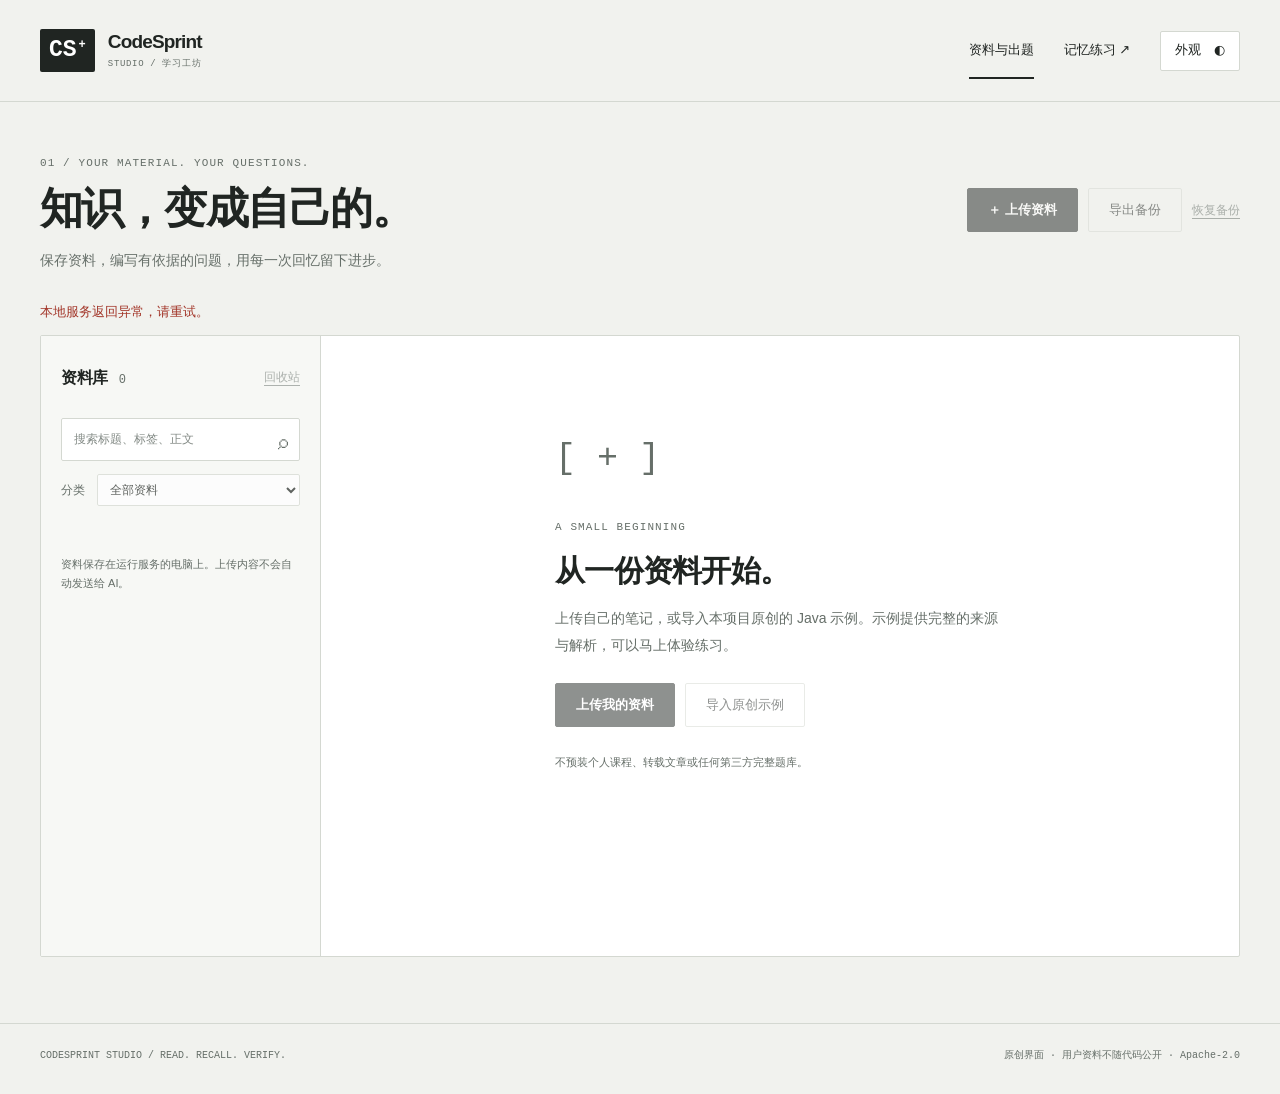
==== web/index.html @ 134caf4a "feat: launch CodeSprint Studio learning workbench" ====
<!doctype html>
<html lang="zh-CN" data-theme="studio">
<head>
  <meta charset="utf-8"><meta name="viewport" content="width=device-width, initial-scale=1"><meta name="color-scheme" content="light dark">
  <title>CodeSprint Studio · 资料与题库</title>
  <meta name="description" content="上传自己的学习资料，借助 AI 编写有依据的选择题，再用主动回忆与间隔复习练习。">
  <link rel="stylesheet" href="style.css"><script src="theme.js" defer></script><script src="studio.js" defer></script>
</head>
<body>
<a class="skip-link" href="#main-content">跳到正文</a>
<header class="site-header"><a class="brand" href="index.html"><span class="brand-mark" aria-hidden="true">CS<span>+</span></span><span><strong>CodeSprint</strong><small>STUDIO / 学习工坊</small></span></a><nav aria-label="主导航"><a href="index.html" aria-current="page">资料与出题</a><a href="interview.html">记忆练习 <span aria-hidden="true">↗</span></a><button type="button" class="theme-trigger" data-theme-open aria-haspopup="dialog">外观 <span aria-hidden="true">◐</span></button></nav></header>
<main id="main-content" class="workspace">
<section class="workspace-intro"><div><span class="eyebrow">01 / YOUR MATERIAL. YOUR QUESTIONS.</span><h1>知识，变成自己的。</h1><p>保存资料，编写有依据的问题，用每一次回忆留下进步。</p></div><div class="intro-actions"><button class="button" id="uploadOpen" type="button">＋ 上传资料</button><button class="button button-quiet" id="backupButton" type="button">导出备份</button><button class="text-button" id="restoreOpen" type="button">恢复备份</button></div></section>
<p id="studioStatus" class="status-message" role="status" aria-live="polite"></p>
<div class="workspace-grid">
<aside class="library-panel" aria-label="资料列表"><div class="panel-heading"><h2>资料库 <span id="materialCount" class="count">0</span></h2><button class="text-button" type="button" id="trashToggle" aria-pressed="false">回收站</button></div><label class="search-box"><span class="sr-only">搜索资料标题、标签和正文</span><input id="materialSearch" type="search" placeholder="搜索标题、标签、正文" autocomplete="off"><span aria-hidden="true">⌕</span></label><label class="filter-label"><span>分类</span><select id="materialCategory"><option value="">全部资料</option></select></label><div class="material-list" id="materialList" aria-label="可选择的资料"></div><p class="library-footnote">资料保存在运行服务的电脑上。上传内容不会自动发送给 AI。</p></aside>
<section class="document-panel" aria-label="资料阅读与出题">
<div id="libraryEmpty" class="empty-state"><span class="empty-symbol" aria-hidden="true">[ + ]</span><span class="eyebrow">A SMALL BEGINNING</span><h2>从一份资料开始。</h2><p>上传自己的笔记，或导入本项目原创的 Java 示例。示例提供完整的来源与解析，可以马上体验练习。</p><div class="empty-actions"><button id="emptyUpload" type="button" class="button">上传我的资料</button><button id="demoImport" type="button" class="button button-quiet">导入原创示例</button></div><p class="privacy-note">不预装个人课程、转载文章或任何第三方完整题库。</p></div>
<div id="documentView" hidden><div class="document-heading"><div><span class="eyebrow" id="documentCategory"></span><h2 id="documentTitle"></h2><p class="document-meta" id="documentMeta"></p></div><div class="document-actions"><button type="button" class="icon-action" id="favoriteButton" aria-label="收藏当前资料" aria-pressed="false">☆</button><button type="button" class="text-button" id="renameButton">改名</button><button type="button" class="text-button" id="trashButton">移入回收站</button></div></div><nav class="document-tabs" aria-label="资料工作区"><div class="document-tab-group" role="tablist" aria-label="阅读与出题"><button type="button" id="readTab" role="tab" aria-selected="true" aria-controls="readerPanel">阅读资料</button><button type="button" id="generateTab" role="tab" tabindex="-1" aria-selected="false" aria-controls="generationPanel">AI 题库工坊 <span aria-hidden="true">✦</span></button></div><a id="practiceMaterial" href="interview.html">练习这份资料 ↗</a></nav>
<section id="readerPanel" role="tabpanel" aria-labelledby="readTab"><div class="reader-toolbar"><span>正文以纯文本显示，保留原文内容</span><a id="downloadMaterial" class="text-link" href="#" download>下载原文件 ↓</a></div><pre id="documentText" class="document-text" tabindex="0"></pre><div id="binaryNotice" class="notice" hidden>此文件没有可读正文，仍可下载原件。AI 出题需要 UTF-8 文本或 Markdown 资料。</div></section>
<section id="generationPanel" role="tabpanel" aria-labelledby="generateTab" hidden><div class="generation-intro"><span class="eyebrow">GENERATE / CHECK / COMMIT</span><h3>让问题考到机制与边界。</h3><p>AI 负责起草，你负责核对。确认后才写入题库；练习由固定答案判分，不需要调用模型。</p></div><p id="aiConfiguration" class="notice"></p><form id="generationForm"><div class="form-row"><label>考察领域<select id="generationTopic"><option value="java">Java 基础</option><option value="concurrency">并发与 JVM</option><option value="spring">Spring 与 HTTP</option><option value="data">数据库 / Redis / MQ</option><option value="project">Agent 项目</option><option value="algorithm">算法思路</option></select></label><label class="count-field">题目数量<input id="generationCount" type="number" value="6" min="1" max="20" required></label></div><label>重点关键词<textarea id="generationKeywords" rows="3" maxlength="1200" placeholder="例如：线程池、拒绝策略、资源隔离、超时传播"></textarea></label><div class="keyword-presets" aria-label="关键词模板"><span>选一组起点</span><button type="button" data-keyword="collections">集合</button><button type="button" data-keyword="concurrency">并发 / JVM</button><button type="button" data-keyword="spring">Spring</button><button type="button" data-keyword="redis">Redis / MQ</button><button type="button" data-keyword="agent">Agent 边界</button></div><fieldset class="focus-options"><legend>出题角度</legend><label><input type="checkbox" name="focus" value="mechanism" checked>运行机制</label><label><input type="checkbox" name="focus" value="scenario" checked>实际场景</label><label><input type="checkbox" name="focus" value="boundary" checked>设计边界</label><label><input type="checkbox" name="focus" value="debug">故障判断</label><label><input type="checkbox" name="focus" value="design">设计取舍</label></fieldset><label>补充要求 <span class="optional">可选</span><textarea id="generationInstructions" rows="2" maxlength="1000" placeholder="例如：结合 Java 后端实习；解释干扰项，不考偏难怪或版本冷知识。"></textarea></label><div class="generation-guidance"><strong>质量约束</strong><p>题目必须有原文依据，答案明确，干扰项解释具体。优先机制、常见误解、真实故障与设计取舍；关键词只是考察方向，不能代替资料中的证据。</p></div><label class="consent-row"><input id="generationConsent" type="checkbox" required><span>我确认有权使用这份资料，并同意<strong>仅将当前选中资料的正文</strong>发送给配置的模型服务。请勿选择含密钥、身份信息或保密内容的资料。</span></label><button type="submit" id="generateButton" class="button">生成待核对草稿 <span aria-hidden="true">↗</span></button><p class="field-help">上传不会自动出题。模型配置与密钥留在服务器，不进入网页。</p></form><section id="draftPreview" class="draft-preview" hidden><div class="panel-heading"><h3>核对草稿</h3><span id="draftCount" class="count"></span></div><div id="draftWarnings" class="notice" hidden></div><div id="draftQuestions"></div><label class="consent-row"><input id="commitConsent" type="checkbox"><span>我已逐题核对题干、答案、选项解析与引用原文，同意将这些题目写入题库。</span></label><button type="button" id="commitButton" class="button" disabled>确认写入题库</button><p id="draftStatus" class="field-help" role="status"></p></section></section></div>
</section></div>
</main>
<footer class="site-footer"><span>CODESPRINT STUDIO / READ. RECALL. VERIFY.</span><span>原创界面 · 用户资料不随代码公开 · Apache-2.0</span></footer>
<dialog id="uploadDialog" class="upload-dialog"><form id="uploadForm"><div class="dialog-heading"><span class="eyebrow">UPLOAD / KEEP YOUR SOURCE</span><button type="button" class="dialog-close" data-upload-close aria-label="关闭上传">×</button></div><h2>放入你的学习资料。</h2><label class="file-drop" id="fileDrop"><input id="uploadFile" type="file" required><span class="file-symbol" aria-hidden="true">↑</span><strong id="uploadFileLabel">选择文件，或拖到这里</strong><span>支持保存文件；UTF-8 .md / .txt 可用于 AI 出题</span></label><div class="form-row"><label>分类<select id="uploadCategory"></select></label><label>标签<input id="uploadTags" maxlength="300" placeholder="逗号分隔，例如：线程池, 并发"></label></div><label class="consent-row"><input id="uploadRights" type="checkbox" required><span>这是我的资料，或我已获得保存和使用权限。上传内容不会被项目开源许可自动授权。</span></label><div class="dialog-actions"><button type="submit" id="uploadSubmit" class="button">保存资料</button><button type="button" class="button button-quiet" data-upload-close>取消</button></div><p id="uploadStatus" class="field-help" role="status"></p></form></dialog>
<dialog id="restoreDialog"><form id="restoreForm"><div class="dialog-heading"><span class="eyebrow">RESTORE / YOUR LOCAL BACKUP</span><button type="button" class="dialog-close" data-restore-close aria-label="关闭恢复">×</button></div><h2>恢复完整备份。</h2><p class="notice">恢复将替换当前全部资料、题库、草稿和练习记录。请先导出当前备份。只支持本项目导出的 ZIP，文件大小不超过 128 MB。</p><label>选择备份 ZIP<input id="restoreFile" type="file" accept=".zip,application/zip" required style="display:block;width:100%;margin-top:8px"></label><label class="consent-row"><input id="restoreConsent" type="checkbox" required><span>我理解恢复会替换当前数据，并已保存需要保留的备份。</span></label><div class="dialog-actions"><button id="restoreSubmit" class="button" type="submit">确认恢复</button><button class="button button-quiet" type="button" data-restore-close>取消</button></div><p id="restoreStatus" class="field-help" role="status"></p></form></dialog>
</body></html>
---- web/style.css ----
/* CodeSprint Studio — original, dependency-free interface. */
:root{--bg:#f1f2ee;--surface:#fff;--surface-2:#f7f8f5;--ink:#202522;--muted:#666f69;--line:#d4d8d1;--accent:#202522;--on-accent:#fff;--accent-soft:#e6eae2;--danger:#a23528;--success:#397c4f;--radius:2px;--font:Arial,"Microsoft YaHei",system-ui,sans-serif;--heading:var(--font);--mono:Consolas,"Cascadia Mono",monospace;--shadow:none;--page:1336px;color-scheme:light}
:root[data-theme="paper"]{--bg:#eee9dd;--surface:#fcfaf4;--surface-2:#f4f0e5;--ink:#3c352d;--muted:#7e705f;--line:#d8ceb9;--accent:#77553f;--on-accent:#fffdf7;--accent-soft:#eadfcd;--danger:#aa412a;--success:#677640;--radius:1px;--heading:Georgia,"Songti SC",SimSun,serif;--shadow:0 7px 24px #5e46200a;--page:1240px}
:root[data-theme="terminal"]{--bg:#0e1714;--surface:#121f1a;--surface-2:#172820;--ink:#c5e6ce;--muted:#86a893;--line:#2b4738;--accent:#b3df83;--on-accent:#102014;--accent-soft:#243d28;--danger:#e39880;--success:#b3df83;--radius:0px;--font:Consolas,"Cascadia Mono","Microsoft YaHei",monospace;--heading:var(--font);--shadow:none;color-scheme:dark}
:root[data-theme="dusk"]{--bg:#171d2b;--surface:#222b3d;--surface-2:#283348;--ink:#e0e7f5;--muted:#a0afc6;--line:#3a4861;--accent:#adc4ff;--on-accent:#172442;--accent-soft:#334363;--danger:#efa6a6;--success:#98d5ba;--radius:15px;--heading:var(--font);--shadow:0 16px 42px #060d1a20;--page:1280px;color-scheme:dark}
*,*::before,*::after{box-sizing:border-box}html{min-width:0;scroll-behavior:smooth}body{margin:0;background:var(--bg);color:var(--ink);font:15px/1.75 var(--font);overflow-wrap:anywhere}button,input,select,textarea{font:inherit}button,a,input,select,textarea{touch-action:manipulation}button{cursor:pointer;color:inherit}button:disabled{cursor:default;opacity:.5}a{color:inherit;text-decoration:none}a:hover{text-decoration:underline;text-underline-offset:4px}button,input,select,textarea,a{outline-offset:4px}:focus-visible{outline:2px solid var(--accent)}[hidden]{display:none!important}h1,h2,h3,p{margin-top:0}h1,h2,h3{font-family:var(--heading);color:var(--ink);line-height:1.25}h1{font-size:clamp(28px,3.5vw,43px);font-weight:700;letter-spacing:-.035em;margin:8px 0 12px}h2{font-size:23px;letter-spacing:-.025em;margin-bottom:14px}h3{font-size:21px;margin:9px 0 12px}p{margin-bottom:14px}.sr-only{position:absolute;width:1px;height:1px;padding:0;margin:-1px;overflow:hidden;clip:rect(0,0,0,0);white-space:nowrap;border:0}.skip-link{position:fixed;left:16px;top:-100px;z-index:20;background:var(--accent);color:var(--on-accent);padding:12px 20px}.skip-link:focus{top:12px}.eyebrow{font:11px/1.5 var(--mono);letter-spacing:.1em;color:var(--muted)}.site-header{max-width:var(--page);margin:auto;min-height:102px;padding:26px 40px;display:flex;align-items:center;justify-content:space-between;gap:24px;border-bottom:1px solid var(--line)}.brand{display:flex;align-items:center;gap:13px;flex:none;line-height:1.35}.brand:hover{text-decoration:none}.brand-mark{display:flex;align-items:flex-start;font:700 23px/1 var(--mono);padding:10px 9px;background:var(--accent);color:var(--on-accent);border-radius:var(--radius)}.brand-mark>span{font-size:12px;margin-left:2px}.brand strong{display:block;font-size:19px;letter-spacing:-.045em}.brand small{display:block;font:9px/1.5 var(--mono);letter-spacing:.075em;margin-top:3px;color:var(--muted)}.site-header nav{display:flex;align-items:center;gap:30px;font-size:13px}.site-header nav>a{padding:8px 0;position:relative;white-space:nowrap}.site-header nav>a[aria-current="page"]:after{content:"";position:absolute;bottom:-9px;left:0;right:0;height:2px;background:var(--accent)}.theme-trigger{min-height:40px;border:1px solid var(--line);border-radius:var(--radius);background:var(--surface);padding:5px 14px}.theme-trigger span{padding-left:9px}.workspace,.quiz-shell{width:min(100%,var(--page));margin:0 auto;padding:46px 40px 66px}.workspace-intro{display:flex;justify-content:space-between;align-items:center;gap:24px;margin-bottom:28px}.workspace-intro p,.page-intro>p{color:var(--muted);margin:0;font-size:14px}.intro-actions,.empty-actions{display:flex;gap:10px;align-items:center;flex-wrap:wrap}.button,.quiz-primary{border:1px solid var(--accent);background:var(--accent);color:var(--on-accent);min-height:44px;padding:9px 20px;border-radius:var(--radius);font-size:13px;display:inline-flex;align-items:center;justify-content:center;gap:20px;font-weight:600;white-space:normal}.button:hover,.quiz-primary:hover{filter:brightness(1.12);text-decoration:none}.button-quiet{background:transparent;color:var(--ink);border-color:var(--line);font-weight:400}.text-button,.quiz-link{padding:8px 0;background:none;border:0;color:var(--muted);font-size:12px;text-decoration:underline;text-underline-offset:4px}.text-button:hover,.quiz-link:hover{color:var(--ink)}.text-link{color:var(--ink);text-decoration:underline;text-underline-offset:4px;white-space:nowrap}.status-message{font-size:13px;color:var(--danger);margin:0 0 12px;min-height:0}.status-message:empty{display:none}.workspace-grid{display:grid;grid-template-columns:280px minmax(0,1fr);gap:0;border:1px solid var(--line);border-radius:var(--radius);background:var(--surface);box-shadow:var(--shadow);overflow:hidden}.library-panel{background:var(--surface-2);padding:23px 20px;border-right:1px solid var(--line);min-width:0}.panel-heading{display:flex;justify-content:space-between;align-items:center;gap:12px}.panel-heading h2{font-size:16px;margin:0}.panel-heading h3{margin:0}.count{color:var(--muted);font:12px var(--mono);margin-left:7px}.search-box{display:block;position:relative;margin:22px 0 13px}.search-box input{padding-right:30px;width:100%;font-size:12px;min-height:40px}.search-box>span:last-child{position:absolute;right:12px;top:6px;font-size:20px;pointer-events:none;color:var(--muted)}input,textarea,select{background:var(--surface);border:1px solid var(--line);border-radius:var(--radius);padding:10px 12px;color:var(--ink);min-width:0;max-width:100%}input::placeholder,textarea::placeholder{color:var(--muted);opacity:.8}select{width:100%}textarea{resize:vertical;width:100%;line-height:1.6}.filter-label{display:flex;gap:12px;align-items:center;font-size:12px;color:var(--muted)}.filter-label span{flex:none}.filter-label select{font-size:12px;padding:7px 8px}.material-list{margin:21px -10px 0;max-height:570px;overflow-y:auto;padding:0 2px}.material-item{display:block;width:100%;text-align:left;border:1px solid transparent;border-bottom-color:var(--line);background:transparent;padding:14px 10px;border-radius:var(--radius);margin-bottom:3px}.material-item:hover{background:var(--accent-soft)}.material-item[aria-current="true"]{border-color:var(--line);background:var(--surface);box-shadow:inset 3px 0 var(--accent)}.material-item strong{font-size:13px;font-weight:600;line-height:1.5;display:block}.material-item small{display:block;font-size:10px;color:var(--muted);margin-top:5px}.material-item .item-star{color:var(--accent)}.library-footnote{font-size:11px;line-height:1.7;color:var(--muted);margin:28px 0 0}.document-panel{padding:34px 36px;min-width:0;min-height:620px}.empty-state{max-width:450px;margin:72px auto 80px}.empty-symbol{font:35px/1 var(--mono);display:block;margin-bottom:35px;color:var(--muted)}.empty-state h2{font-size:30px;margin:13px 0 16px}.empty-state>p{font-size:14px;color:var(--muted);line-height:1.9}.empty-actions{margin:25px 0}.privacy-note{font-size:11px!important}.document-heading{display:flex;justify-content:space-between;align-items:flex-start;gap:15px}.document-heading>div:first-child{min-width:0}.document-heading h2{margin:8px 0 9px;font-size:25px;line-height:1.4;overflow-wrap:anywhere}.document-meta{font:11px/1.7 var(--mono);color:var(--muted);margin:0}.document-actions{display:flex;align-items:center;gap:14px;flex:none;flex-wrap:wrap;justify-content:flex-end;max-width:190px}.icon-action{width:38px;height:38px;border:1px solid var(--line);background:var(--surface);border-radius:var(--radius);font-size:22px;line-height:1}.icon-action[aria-pressed="true"]{color:var(--accent);background:var(--accent-soft)}.document-tabs{display:flex;align-items:center;gap:25px;margin:29px 0 0;border-bottom:1px solid var(--line);font-size:12px;flex-wrap:wrap}.document-tabs button{border:0;background:none;padding:11px 0;color:var(--muted);border-bottom:2px solid transparent}.document-tabs button[aria-selected="true"]{border-bottom-color:var(--accent);color:var(--ink);font-weight:600}.document-tabs>a{margin-left:auto;color:var(--muted);padding:11px 0}.reader-toolbar{display:flex;justify-content:space-between;gap:20px;color:var(--muted);font-size:11px;padding:20px 0}.document-text{font:14px/1.9 var(--font);white-space:pre-wrap;word-break:break-word;margin:0;max-height:750px;overflow-y:auto;padding:3px 0 20px;tab-size:4}.notice{background:var(--surface-2);border-left:3px solid var(--accent);font-size:12px;line-height:1.8;color:var(--muted);padding:13px 16px;margin:20px 0}.generation-intro{margin:28px 0 0}.generation-intro p{font-size:13px;color:var(--muted);max-width:610px}.generation-intro h3{font-size:23px}form>label,.form-row>label{display:block;font-size:12px;color:var(--muted);margin-bottom:19px}form>label>textarea,.form-row>label>select,.form-row>label>input{display:block;margin-top:7px}.form-row{display:grid;grid-template-columns:minmax(0,1fr) minmax(0,1fr);gap:17px}.form-row .count-field{max-width:160px}.optional{font-size:10px;margin-left:7px;color:var(--muted)}.keyword-presets{display:flex;align-items:center;gap:7px;flex-wrap:wrap;margin:-10px 0 24px;font-size:11px}.keyword-presets>span{color:var(--muted);margin-right:4px}.keyword-presets button{border:1px solid var(--line);border-radius:var(--radius);background:var(--surface);font-size:10px;padding:4px 8px}.keyword-presets button:hover{background:var(--accent-soft)}.focus-options{border:0;padding:0;margin:0 0 23px;display:flex;flex-wrap:wrap;gap:15px;font-size:12px}.focus-options legend{font-size:12px;color:var(--muted);margin-bottom:9px}.focus-options label{display:flex;align-items:center;gap:6px}.focus-options input,.consent-row input,.quiz-guess input{width:15px;height:15px;accent-color:var(--accent);padding:0;flex:none}.generation-guidance{font-size:11px;color:var(--muted);line-height:1.8;margin:3px 0 22px}.generation-guidance strong{font-size:12px;color:var(--ink)}.generation-guidance p{margin:5px 0}.consent-row{display:flex!important;align-items:flex-start;gap:10px;font-size:12px;color:var(--muted);line-height:1.8;margin:15px 0 20px}.consent-row input{margin:4px 0 0}.consent-row strong{font-weight:600;color:var(--ink)}.field-help{font-size:11px;color:var(--muted);margin:13px 0 0}.draft-preview{border-top:1px solid var(--line);margin-top:35px;padding-top:27px}.draft-question{border:1px solid var(--line);border-radius:var(--radius);margin:18px 0;background:var(--surface-2)}.draft-question summary{padding:14px 17px;font-size:13px;cursor:pointer;font-weight:600}.draft-question-body{padding:2px 17px 18px;font-size:12px}.draft-question-body>p{white-space:pre-wrap;margin:9px 0 15px}.draft-options{list-style:none;padding:0;margin:0 0 20px}.draft-options li{padding:10px 0;border-top:1px solid var(--line)}.draft-options strong{font-size:12px}.draft-options p{margin:4px 0 0;color:var(--muted);font-size:11px}.draft-options .is-answer{color:var(--success)}.evidence-quote{margin:12px 0;padding:10px 14px;border-left:2px solid var(--line);background:var(--surface);white-space:pre-wrap;font-size:11px;color:var(--muted)}.draft-tags{font:10px/1.7 var(--mono);color:var(--muted);margin-top:15px}.site-footer{width:min(100%,var(--page));margin:0 auto;padding:24px 40px 30px;border-top:1px solid var(--line);display:flex;justify-content:space-between;gap:20px;font:10px/1.6 var(--mono);color:var(--muted)}dialog{width:calc(100% - 32px);max-width:650px;padding:30px;border:1px solid var(--line);border-radius:var(--radius);background:var(--surface);color:var(--ink);box-shadow:0 20px 100px #0003;max-height:calc(100dvh - 50px);overflow:auto}dialog::backdrop{background:#080b105e;backdrop-filter:blur(5px)}.dialog-heading{display:flex;align-items:center;justify-content:space-between;gap:20px;margin-bottom:19px}.dialog-close{background:none;border:0;font:25px/1 var(--mono);width:34px;height:34px;color:var(--muted)}dialog h2{font-size:26px}dialog>p{font-size:13px;color:var(--muted)}.theme-grid{display:grid;grid-template-columns:1fr 1fr;gap:15px;margin:24px 0}.theme-card{padding:0 0 14px;text-align:left;background:var(--surface);border:1px solid var(--line);border-radius:var(--radius);overflow:hidden}.theme-card[aria-pressed="true"]{outline:2px solid var(--accent);outline-offset:2px}.theme-card>strong{display:block;padding:0 14px;margin-top:12px;font-size:12px}.theme-card>small{display:block;padding:0 14px;margin-top:5px;font-size:10px;color:var(--muted)}.theme-sample{padding:24px 18px 19px;display:block;min-height:110px;background:#f1f2ee;color:#202522;border-bottom:1px solid #d4d8d1}.theme-sample b{display:block;font:700 16px/1.4 Arial,sans-serif}.sample-lines{display:block;height:22px;margin-top:13px;background:linear-gradient(currentColor,currentColor) left top/82% 1px no-repeat,linear-gradient(currentColor,currentColor) left bottom/60% 1px no-repeat;opacity:.25}.theme-sample[data-preview-theme="paper"]{background:#fcfaf4;color:#77553f}.theme-sample[data-preview-theme="paper"] b{font-family:Georgia,SimSun,serif;font-size:19px}.theme-sample[data-preview-theme="terminal"]{background:#121f1a;color:#b3df83;border-color:#2b4738}.theme-sample[data-preview-theme="terminal"] b{font-family:Consolas,monospace;font-size:14px}.theme-sample[data-preview-theme="dusk"]{background:#222b3d;color:#adc4ff;border-color:#3a4861;border-radius:11px;margin:9px 9px 0;padding:16px 12px;min-height:100px}.file-drop{position:relative;text-align:center;display:flex!important;flex-direction:column;align-items:center;justify-content:center;min-height:172px;border:1px dashed var(--line);background:var(--surface-2);padding:25px;margin-bottom:23px;border-radius:var(--radius);overflow:hidden}.file-drop input{position:absolute;inset:0;width:100%;height:100%;opacity:0;cursor:pointer}.file-drop:focus-within{outline:2px solid var(--accent);outline-offset:3px}.file-drop.is-dragging{background:var(--accent-soft);border-color:var(--accent)}.file-symbol{font:24px var(--mono);margin-bottom:8px}.file-drop strong{font-size:13px;color:var(--ink)}.file-drop>span:last-child{margin-top:7px;font-size:11px;color:var(--muted)}.dialog-actions{display:flex;gap:10px}.upload-dialog .form-row{grid-template-columns:1fr 1.5fr}.upload-dialog .form-row input{width:100%}
/* Practice: original layout; existing answer, review and session behavior preserved. */
.page-intro{margin-bottom:31px}.quiz-meta{display:flex;justify-content:space-between;gap:16px;color:var(--muted);font:11px/1.6 var(--mono);padding:16px 0;border-top:1px solid var(--line);margin-bottom:28px}#quizStatus{font-size:13px;color:var(--danger)}#quizStatus:empty{display:none}.quiz-layout{display:grid;grid-template-columns:245px minmax(0,1fr);gap:42px}.quiz-topics{padding-right:28px;border-right:1px solid var(--line)}.quiz-topics nav{margin:18px 0 20px;display:flex;flex-direction:column;gap:3px}.quiz-topics button{display:flex;align-items:center;justify-content:space-between;gap:15px;background:none;border:1px solid transparent;min-height:45px;padding:10px 12px;text-align:left;font-size:12px;border-radius:var(--radius)}.quiz-topics button small{font:11px var(--mono);color:var(--muted)}.quiz-topics button:hover{background:var(--accent-soft)}.quiz-topics button[aria-current="true"]{background:var(--surface);border-color:var(--line);box-shadow:inset 3px 0 var(--accent)}.quiz-archive-link{font-size:11px;text-decoration:underline;text-underline-offset:4px;color:var(--muted)}.quiz-main{min-width:0}.quiz-review-line{font-size:12px;color:var(--muted);margin-bottom:19px}.quiz-settings{display:flex;align-items:end;gap:15px;margin:0 0 22px;flex-wrap:wrap}.quiz-settings label{display:block;margin:0;color:var(--muted);font-size:11px;flex:1;min-width:130px}.quiz-settings label select{margin-top:7px;font-size:12px;min-height:44px}.quiz-settings label:nth-child(3){flex:.5;min-width:88px}.quiz-settings button{flex:none}.quiz-method{font-size:12px;line-height:1.85;color:var(--muted);margin:19px 0}.quiz-rule{border-top:1px solid var(--line);font-size:12px;padding:16px 0}.quiz-rule summary{cursor:pointer;font-size:12px;color:var(--ink)}.quiz-rule p{font-size:12px;color:var(--muted);line-height:1.9;margin:13px 0 0}.quiz-source-row{font-size:11px;margin:17px 0;color:var(--muted)}.quiz-source-row>a{color:var(--ink)}.quiz-source-row>div{display:flex;gap:8px;flex-wrap:wrap;margin-top:5px}.quiz-source-row>div a{font-size:10px;text-decoration:underline;text-underline-offset:3px}.quiz-history{margin:26px 0}.quiz-history h2{font-size:17px}.quiz-history-row{display:flex;justify-content:space-between;gap:15px;align-items:center;border-bottom:1px solid var(--line);padding:11px 0}.quiz-history-row button{background:none;border:0;text-align:left;font-size:12px;padding:4px 0}.quiz-history-row>span{font:10px var(--mono);color:var(--muted);flex:none}.quiz-question-bar{display:flex;align-items:center;justify-content:space-between;gap:12px;font:11px/1.7 var(--mono);color:var(--muted);flex-wrap:wrap}.quiz-question-bar .quiz-link{font-family:var(--font)}.quiz-key-hint{font:10px var(--mono);color:var(--muted);margin:11px 0 17px}.quiz-progress{height:3px;background:var(--line);margin:0 0 30px}.quiz-progress span{display:block;background:var(--accent);height:100%;transition:width .25s ease}#quizQuestionTitle{font-size:25px;line-height:1.45;margin-bottom:19px}.quiz-prompt{font:14px/1.9 var(--font);white-space:pre-wrap;margin:0 0 24px;overflow-wrap:anywhere;color:var(--ink)}#quizOptions{border:0;margin:0;padding:0;display:flex;flex-direction:column;gap:10px}.quiz-option{display:flex;align-items:flex-start;gap:13px;padding:16px 17px;min-height:58px;border:1px solid var(--line);border-radius:var(--radius);background:var(--surface);font-size:13px;line-height:1.75;cursor:pointer}.quiz-option:hover{border-color:var(--accent)}.quiz-option:has(input:checked){background:var(--accent-soft);border-color:var(--accent)}.quiz-option input{padding:0;margin:5px 0 0;width:14px;height:14px;accent-color:var(--accent);flex:none}.quiz-option>b{font:12px/1.8 var(--mono);color:var(--muted);flex:none}.quiz-option.is-answer{border-color:var(--success)}.quiz-option.is-wrong{border-color:var(--danger)}.quiz-answer-actions{display:flex;align-items:center;gap:20px;margin-top:24px;flex-wrap:wrap}.quiz-guess{display:flex;align-items:center;gap:8px;font-size:12px;margin-right:auto;color:var(--muted)}.quiz-feedback{background:var(--surface);padding:22px 24px;border-left:3px solid var(--accent);margin:27px 0;font-size:13px;border-radius:var(--radius)}.quiz-feedback strong{font-size:15px}.quiz-feedback p{white-space:pre-wrap;line-height:1.9;margin-top:13px;color:var(--muted)}.quiz-feedback>a{font-size:11px;text-decoration:underline;text-underline-offset:4px}#quizNext{margin-top:16px}.quiz-result-heading{padding-bottom:25px;border-bottom:1px solid var(--line);margin-bottom:20px}.quiz-result-heading h2{font-size:27px;margin-top:10px}.quiz-result-heading>strong{font:500 66px/1 var(--heading);letter-spacing:-.055em}#quizResultDetail{font-size:13px;color:var(--muted);line-height:1.9}#quizAgain{margin:9px 0 25px}.quiz-result-item{border-top:1px solid var(--line);padding:17px 0;font-size:12px}.quiz-result-item summary{cursor:pointer;font-weight:600}.quiz-result-item p{font-size:12px;line-height:1.9;color:var(--muted);white-space:pre-wrap;margin:14px 0}.quiz-result-item a{font-size:11px;text-decoration:underline}#quizMaterialScope{font-size:12px;border-left:2px solid var(--accent);padding:8px 14px;background:var(--surface);margin-bottom:25px}.quiz-empty-link{display:inline-block;font-size:12px;margin-bottom:10px;text-decoration:underline;text-underline-offset:4px}
/* Theme differences extend beyond color: type, borders, rhythm, reading width. */
[data-theme="paper"] .site-header{min-height:116px}[data-theme="paper"] .workspace{padding-top:54px}[data-theme="paper"] h1{font-size:clamp(30px,3.4vw,45px);font-weight:400;letter-spacing:0}[data-theme="paper"] .workspace-grid{grid-template-columns:260px minmax(0,1fr)}[data-theme="paper"] .document-text{font-family:Georgia,"Songti SC",SimSun,serif;font-size:16px;line-height:2.05}[data-theme="paper"] .library-panel{padding-top:29px}[data-theme="paper"] .document-panel{padding:39px 42px}[data-theme="paper"] .quiz-option{padding-top:19px;padding-bottom:19px}[data-theme="paper"] .quiz-main{max-width:740px}[data-theme="terminal"] .brand-mark{border:1px solid var(--accent);background:transparent;color:var(--accent)}[data-theme="terminal"] .workspace-intro h1:before{content:"> ";color:var(--accent)}[data-theme="terminal"] .workspace-grid{border-top:3px solid var(--accent)}[data-theme="terminal"] .document-text{font-family:var(--mono);font-size:13px;line-height:1.95}[data-theme="terminal"] .document-tabs button[aria-selected="true"]:before{content:"[ ";color:var(--accent)}[data-theme="terminal"] .document-tabs button[aria-selected="true"]:after{content:" ]";color:var(--accent)}[data-theme="terminal"] .quiz-option>b{color:var(--accent)}[data-theme="terminal"] .site-footer{letter-spacing:.03em}[data-theme="dusk"] .site-header{border-bottom:0}[data-theme="dusk"] .brand-mark{border-radius:11px}[data-theme="dusk"] .workspace-grid{gap:18px;border:0;overflow:visible;background:transparent;box-shadow:none}[data-theme="dusk"] .library-panel{border:1px solid var(--line);border-radius:var(--radius);background:var(--surface);align-self:start}[data-theme="dusk"] .document-panel{border:1px solid var(--line);border-radius:var(--radius);background:var(--surface);box-shadow:var(--shadow)}[data-theme="dusk"] .material-item{border-bottom:0;margin-bottom:7px}[data-theme="dusk"] .material-item[aria-current="true"]{background:var(--accent-soft);box-shadow:none}[data-theme="dusk"] .quiz-option{border-color:transparent;background:var(--surface);padding:19px 20px}[data-theme="dusk"] .quiz-option:has(input:checked){border-color:var(--accent)}[data-theme="dusk"] .quiz-topics{border-right:0;background:var(--surface);border-radius:var(--radius);padding:21px;align-self:start}[data-theme="dusk"] .quiz-layout{gap:29px}
@media(min-width:1100px){.document-actions .text-button{font-size:10px}.quiz-settings label:first-child{flex:.8}}
@media(max-width:1000px){.site-header{padding:23px 28px}.workspace,.quiz-shell{padding:36px 28px 50px}.workspace-grid,[data-theme="paper"] .workspace-grid{grid-template-columns:235px minmax(0,1fr)}.document-panel,[data-theme="paper"] .document-panel{padding:27px 25px}.workspace-intro{align-items:flex-start}.intro-actions{justify-content:flex-end;max-width:235px;flex:none}.document-heading{display:block}.document-actions{justify-content:flex-start;max-width:none;margin-top:14px}.document-tabs{gap:17px}.quiz-layout{grid-template-columns:210px minmax(0,1fr);gap:26px}.quiz-topics{padding-right:18px}.site-footer{padding-right:28px;padding-left:28px}.document-text{font-size:13px}}
@media(max-width:760px){.site-header{min-height:85px;padding:18px 20px;gap:14px}.brand-mark{font-size:19px;padding:8px}.brand strong{font-size:17px}.brand small{font-size:8px}.site-header nav{gap:17px;font-size:12px}.site-header nav>a span{display:none}.theme-trigger{padding:5px 9px}.theme-trigger span{padding-left:5px}.workspace,.quiz-shell{padding:31px 20px 42px}.workspace-intro{display:block;margin-bottom:24px}.workspace-intro p{font-size:12px;max-width:400px}.intro-actions{max-width:none;justify-content:flex-start;margin-top:22px}.workspace-grid,[data-theme="paper"] .workspace-grid{display:block}.library-panel{border-right:0;border-bottom:1px solid var(--line);padding:20px}.library-panel .search-box{margin:16px 0 11px}.library-panel .material-list{max-height:230px;display:grid;grid-template-columns:repeat(2,minmax(0,1fr));gap:6px;margin:16px -3px 0}.material-item{height:100%;border:1px solid var(--line);padding:12px 10px;margin:0}.library-footnote{margin:16px 0 0;font-size:10px}.document-panel,[data-theme="paper"] .document-panel{min-height:380px;padding:27px 22px}.empty-state{margin:35px auto 40px}.empty-symbol{margin-bottom:25px}.empty-state h2{font-size:27px}.empty-state p{font-size:13px}.document-heading h2{font-size:23px}.document-meta{font-size:10px}.reader-toolbar{font-size:10px;gap:14px}.document-text{max-height:none}.form-row .count-field{max-width:none}.generation-intro h3{font-size:21px}.generation-intro p{font-size:12px}.focus-options{gap:12px}.keyword-presets button{min-height:32px}.quiz-meta{font-size:10px;flex-wrap:wrap;margin-bottom:22px;padding:12px 0}.quiz-layout{display:block}.quiz-topics{padding:0 0 18px;border-right:0;border-bottom:1px solid var(--line);margin-bottom:24px}.quiz-topics nav{display:flex;flex-direction:row;flex-wrap:wrap;gap:5px;margin:12px 0}.quiz-topics button{border:1px solid var(--line);font-size:11px;gap:13px;padding:7px 10px;min-height:38px}.quiz-topics button small{font-size:10px}.quiz-topics>span{font-size:10px}.quiz-settings{gap:12px}.quiz-settings label{font-size:10px;min-width:120px}.quiz-settings label:nth-child(3){flex:.45;min-width:75px}.quiz-settings button{flex:1;min-width:115px}.quiz-key-hint{display:none}.quiz-progress{margin-top:14px;margin-bottom:24px}#quizQuestionTitle{font-size:23px}.quiz-prompt{font-size:13px}.quiz-option{padding:14px 13px;gap:10px;font-size:12px}.quiz-feedback{padding:18px 17px;font-size:12px}.quiz-feedback strong{font-size:14px}.quiz-answer-actions{gap:16px}.quiz-answer-actions .quiz-primary{padding:9px 17px}.quiz-method{font-size:11px}.quiz-history-row>span{font-size:9px}.quiz-result-heading>strong{font-size:56px}.site-footer{display:block;padding:22px 20px;font-size:9px}.site-footer>span{display:block}.site-footer>span+span{margin-top:6px}dialog{padding:24px;max-height:calc(100dvh - 30px)}.theme-grid{gap:12px}.theme-sample{padding:20px 13px}.theme-card>strong,.theme-card>small{padding:0 10px}.theme-card>strong{font-size:11px}[data-theme="paper"] .workspace{padding-top:36px}[data-theme="dusk"] .workspace-grid{display:flex;flex-direction:column;gap:17px}[data-theme="dusk"] .library-panel{width:100%}[data-theme="dusk"] .quiz-topics{padding:18px;margin-bottom:23px}[data-theme="dusk"] .quiz-option{padding:16px 14px}}
@media(max-width:430px){.site-header{padding:16px;align-items:flex-start;flex-wrap:wrap;gap:13px}.brand{gap:10px}.site-header nav{gap:18px;width:100%;justify-content:space-between}.site-header nav>a{padding:5px 0}.site-header nav>a[aria-current="page"]:after{bottom:-3px}.theme-trigger{min-height:35px;font-size:11px;padding:3px 10px}.workspace,.quiz-shell{padding:28px 16px 36px}.eyebrow{font-size:9px;letter-spacing:.065em}h1{font-size:28px}.workspace-intro p{line-height:1.9}.button,.quiz-primary{font-size:12px;padding:9px 14px;gap:13px}.intro-actions{gap:8px;margin-top:19px}.library-panel{padding:17px}.document-panel,[data-theme="paper"] .document-panel{padding:24px 18px}.document-tabs{gap:15px;font-size:11px;margin-top:23px}.document-tabs>a{margin-left:0;padding-top:0}.document-tabs button{font-size:11px}.reader-toolbar{display:block}.reader-toolbar>a{display:block;margin-top:7px}.document-text{font-size:12px;line-height:1.95}.document-heading h2{font-size:21px}.form-row{gap:12px;grid-template-columns:minmax(0,1fr) 92px}.form-row label{font-size:11px}.form-row select{font-size:11px;padding:10px 7px}.generation-intro h3{font-size:20px}.notice{font-size:11px;padding:11px 13px}.consent-row{font-size:11px}.draft-question summary{font-size:12px;padding:12px 13px}.draft-question-body{padding-left:13px;padding-right:13px}.quiz-topics button{font-size:10px;padding:7px 8px;gap:8px}.quiz-settings label{min-width:calc(50% - 6px)}.quiz-settings label:nth-child(3){min-width:75px;flex:1}.quiz-settings button{flex:1;min-width:120px}.quiz-settings select{font-size:11px!important;padding-left:9px}.quiz-question-bar{font-size:10px;gap:7px}.quiz-question-bar .quiz-link{font-size:10px}.quiz-option{padding:13px 12px}.quiz-guess{font-size:11px;margin-right:0;flex:1}.quiz-answer-actions{gap:10px}.quiz-answer-actions .quiz-link{font-size:11px}.quiz-feedback p{font-size:12px}.quiz-history-row button{font-size:11px}.quiz-history-row{gap:9px}.quiz-result-heading h2{font-size:24px}.site-footer{padding:21px 16px}.theme-grid{grid-template-columns:1fr;gap:13px}.theme-card{display:grid;grid-template-columns:104px minmax(0,1fr);padding:0 0 10px;align-items:center}.theme-sample{grid-row:1/3;height:94px;min-height:94px;padding:19px 10px;margin-bottom:-10px;border-bottom:0}.theme-sample b{font-size:11px}.theme-sample[data-preview-theme="paper"] b{font-size:14px}.theme-sample[data-preview-theme="terminal"] b{font-size:10px}.theme-sample[data-preview-theme="dusk"]{margin:7px 4px -3px;height:80px;min-height:80px;padding:16px 8px}.sample-lines{margin-top:11px;height:19px}.theme-card>strong{align-self:end;margin-top:10px;padding:0 12px;font-size:11px}.theme-card>small{align-self:start;padding:0 12px;font-size:10px;line-height:1.65}dialog{padding:21px}dialog h2{font-size:23px}.upload-dialog .form-row{grid-template-columns:1fr}.upload-dialog .form-row>label{margin-bottom:12px}.file-drop{min-height:155px;padding:21px 15px}.file-drop strong{font-size:12px}.file-drop>span:last-child{font-size:10px}.empty-actions{gap:9px}.empty-symbol{font-size:30px}.empty-state h2{font-size:25px}[data-theme="paper"] .document-text{font-size:15px}[data-theme="dusk"] .quiz-option{padding:14px 12px}}
@media(prefers-reduced-motion:reduce){html{scroll-behavior:auto}*,*::before,*::after{animation:none!important;transition:none!important}}
@media(max-width:430px){.document-text{font-size:14px;line-height:1.95}.quiz-option{font-size:13px}.theme-trigger{min-height:40px}.dialog-close{width:40px;height:40px}}
.document-tab-group{display:flex;align-items:center;gap:inherit}
@media(max-width:720px){html{scroll-behavior:auto}}
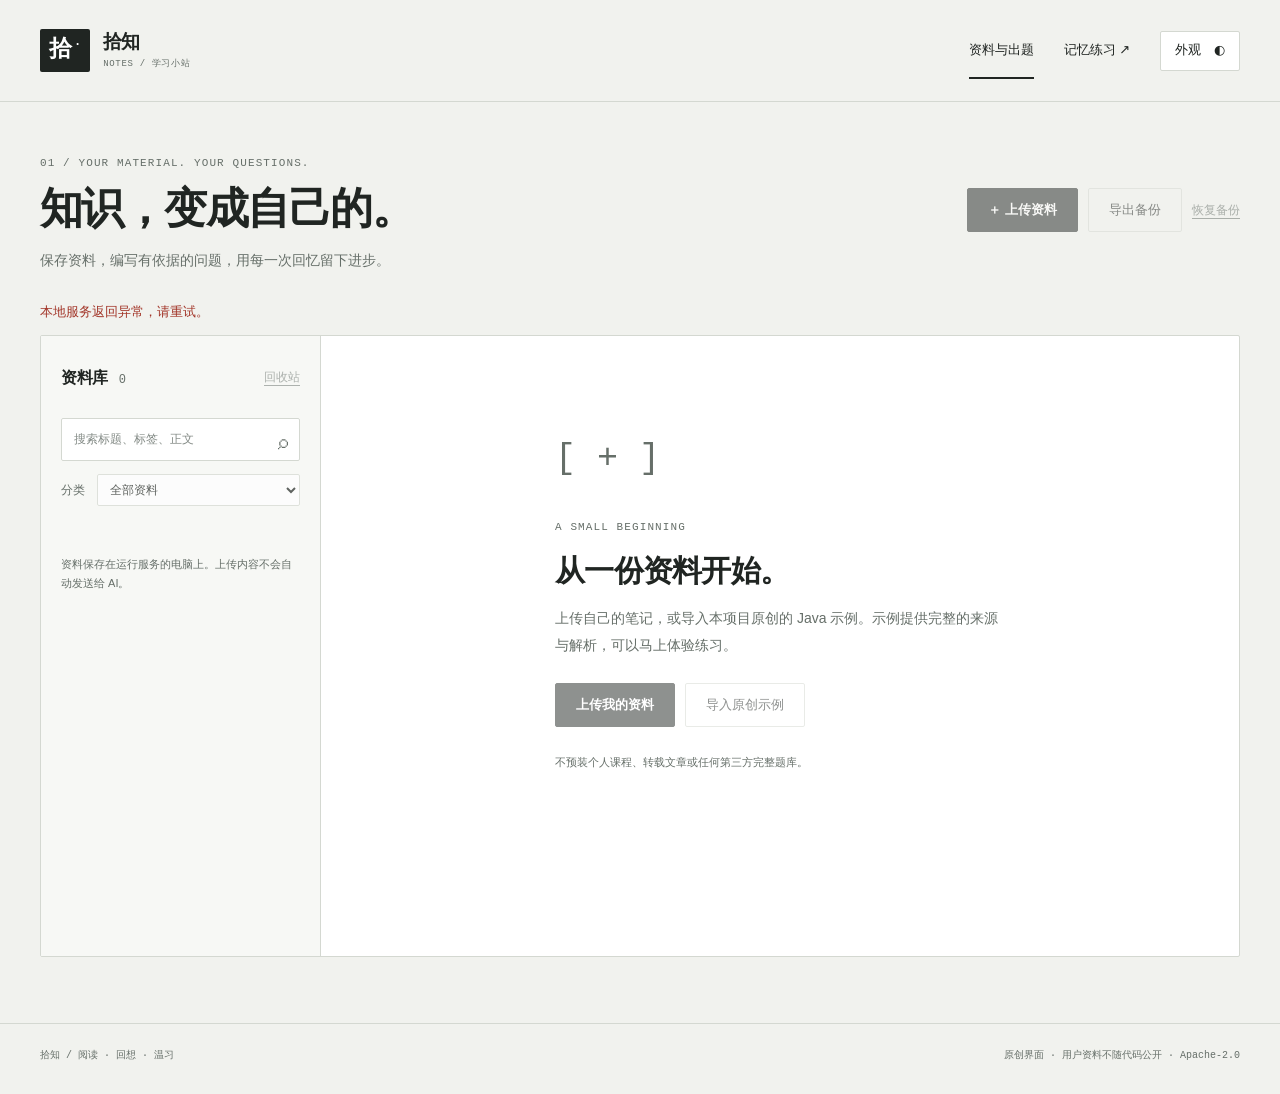
==== commit 70604ecb: "docs: rename the study site to Shizhi and credit Codex" ====
--- a/web/index.html
+++ b/web/index.html
@@ -2,13 +2,13 @@
 <html lang="zh-CN" data-theme="studio">
 <head>
   <meta charset="utf-8"><meta name="viewport" content="width=device-width, initial-scale=1"><meta name="color-scheme" content="light dark">
-  <title>CodeSprint Studio · 资料与题库</title>
+  <title>拾知 · 资料与题库</title>
   <meta name="description" content="上传自己的学习资料，借助 AI 编写有依据的选择题，再用主动回忆与间隔复习练习。">
   <link rel="stylesheet" href="style.css"><script src="theme.js" defer></script><script src="studio.js" defer></script>
 </head>
 <body>
 <a class="skip-link" href="#main-content">跳到正文</a>
-<header class="site-header"><a class="brand" href="index.html"><span class="brand-mark" aria-hidden="true">CS<span>+</span></span><span><strong>CodeSprint</strong><small>STUDIO / 学习工坊</small></span></a><nav aria-label="主导航"><a href="index.html" aria-current="page">资料与出题</a><a href="interview.html">记忆练习 <span aria-hidden="true">↗</span></a><button type="button" class="theme-trigger" data-theme-open aria-haspopup="dialog">外观 <span aria-hidden="true">◐</span></button></nav></header>
+<header class="site-header"><a class="brand" href="index.html"><span class="brand-mark" aria-hidden="true">拾<span>·</span></span><span><strong>拾知</strong><small>NOTES / 学习小站</small></span></a><nav aria-label="主导航"><a href="index.html" aria-current="page">资料与出题</a><a href="interview.html">记忆练习 <span aria-hidden="true">↗</span></a><button type="button" class="theme-trigger" data-theme-open aria-haspopup="dialog">外观 <span aria-hidden="true">◐</span></button></nav></header>
 <main id="main-content" class="workspace">
 <section class="workspace-intro"><div><span class="eyebrow">01 / YOUR MATERIAL. YOUR QUESTIONS.</span><h1>知识，变成自己的。</h1><p>保存资料，编写有依据的问题，用每一次回忆留下进步。</p></div><div class="intro-actions"><button class="button" id="uploadOpen" type="button">＋ 上传资料</button><button class="button button-quiet" id="backupButton" type="button">导出备份</button><button class="text-button" id="restoreOpen" type="button">恢复备份</button></div></section>
 <p id="studioStatus" class="status-message" role="status" aria-live="polite"></p>
@@ -21,7 +21,7 @@
 <section id="generationPanel" role="tabpanel" aria-labelledby="generateTab" hidden><div class="generation-intro"><span class="eyebrow">GENERATE / CHECK / COMMIT</span><h3>让问题考到机制与边界。</h3><p>AI 负责起草，你负责核对。确认后才写入题库；练习由固定答案判分，不需要调用模型。</p></div><p id="aiConfiguration" class="notice"></p><form id="generationForm"><div class="form-row"><label>考察领域<select id="generationTopic"><option value="java">Java 基础</option><option value="concurrency">并发与 JVM</option><option value="spring">Spring 与 HTTP</option><option value="data">数据库 / Redis / MQ</option><option value="project">Agent 项目</option><option value="algorithm">算法思路</option></select></label><label class="count-field">题目数量<input id="generationCount" type="number" value="6" min="1" max="20" required></label></div><label>重点关键词<textarea id="generationKeywords" rows="3" maxlength="1200" placeholder="例如：线程池、拒绝策略、资源隔离、超时传播"></textarea></label><div class="keyword-presets" aria-label="关键词模板"><span>选一组起点</span><button type="button" data-keyword="collections">集合</button><button type="button" data-keyword="concurrency">并发 / JVM</button><button type="button" data-keyword="spring">Spring</button><button type="button" data-keyword="redis">Redis / MQ</button><button type="button" data-keyword="agent">Agent 边界</button></div><fieldset class="focus-options"><legend>出题角度</legend><label><input type="checkbox" name="focus" value="mechanism" checked>运行机制</label><label><input type="checkbox" name="focus" value="scenario" checked>实际场景</label><label><input type="checkbox" name="focus" value="boundary" checked>设计边界</label><label><input type="checkbox" name="focus" value="debug">故障判断</label><label><input type="checkbox" name="focus" value="design">设计取舍</label></fieldset><label>补充要求 <span class="optional">可选</span><textarea id="generationInstructions" rows="2" maxlength="1000" placeholder="例如：结合 Java 后端实习；解释干扰项，不考偏难怪或版本冷知识。"></textarea></label><div class="generation-guidance"><strong>质量约束</strong><p>题目必须有原文依据，答案明确，干扰项解释具体。优先机制、常见误解、真实故障与设计取舍；关键词只是考察方向，不能代替资料中的证据。</p></div><label class="consent-row"><input id="generationConsent" type="checkbox" required><span>我确认有权使用这份资料，并同意<strong>仅将当前选中资料的正文</strong>发送给配置的模型服务。请勿选择含密钥、身份信息或保密内容的资料。</span></label><button type="submit" id="generateButton" class="button">生成待核对草稿 <span aria-hidden="true">↗</span></button><p class="field-help">上传不会自动出题。模型配置与密钥留在服务器，不进入网页。</p></form><section id="draftPreview" class="draft-preview" hidden><div class="panel-heading"><h3>核对草稿</h3><span id="draftCount" class="count"></span></div><div id="draftWarnings" class="notice" hidden></div><div id="draftQuestions"></div><label class="consent-row"><input id="commitConsent" type="checkbox"><span>我已逐题核对题干、答案、选项解析与引用原文，同意将这些题目写入题库。</span></label><button type="button" id="commitButton" class="button" disabled>确认写入题库</button><p id="draftStatus" class="field-help" role="status"></p></section></section></div>
 </section></div>
 </main>
-<footer class="site-footer"><span>CODESPRINT STUDIO / READ. RECALL. VERIFY.</span><span>原创界面 · 用户资料不随代码公开 · Apache-2.0</span></footer>
+<footer class="site-footer"><span>拾知 / 阅读 · 回想 · 温习</span><span>原创界面 · 用户资料不随代码公开 · Apache-2.0</span></footer>
 <dialog id="uploadDialog" class="upload-dialog"><form id="uploadForm"><div class="dialog-heading"><span class="eyebrow">UPLOAD / KEEP YOUR SOURCE</span><button type="button" class="dialog-close" data-upload-close aria-label="关闭上传">×</button></div><h2>放入你的学习资料。</h2><label class="file-drop" id="fileDrop"><input id="uploadFile" type="file" required><span class="file-symbol" aria-hidden="true">↑</span><strong id="uploadFileLabel">选择文件，或拖到这里</strong><span>支持保存文件；UTF-8 .md / .txt 可用于 AI 出题</span></label><div class="form-row"><label>分类<select id="uploadCategory"></select></label><label>标签<input id="uploadTags" maxlength="300" placeholder="逗号分隔，例如：线程池, 并发"></label></div><label class="consent-row"><input id="uploadRights" type="checkbox" required><span>这是我的资料，或我已获得保存和使用权限。上传内容不会被项目开源许可自动授权。</span></label><div class="dialog-actions"><button type="submit" id="uploadSubmit" class="button">保存资料</button><button type="button" class="button button-quiet" data-upload-close>取消</button></div><p id="uploadStatus" class="field-help" role="status"></p></form></dialog>
 <dialog id="restoreDialog"><form id="restoreForm"><div class="dialog-heading"><span class="eyebrow">RESTORE / YOUR LOCAL BACKUP</span><button type="button" class="dialog-close" data-restore-close aria-label="关闭恢复">×</button></div><h2>恢复完整备份。</h2><p class="notice">恢复将替换当前全部资料、题库、草稿和练习记录。请先导出当前备份。只支持本项目导出的 ZIP，文件大小不超过 128 MB。</p><label>选择备份 ZIP<input id="restoreFile" type="file" accept=".zip,application/zip" required style="display:block;width:100%;margin-top:8px"></label><label class="consent-row"><input id="restoreConsent" type="checkbox" required><span>我理解恢复会替换当前数据，并已保存需要保留的备份。</span></label><div class="dialog-actions"><button id="restoreSubmit" class="button" type="submit">确认恢复</button><button class="button button-quiet" type="button" data-restore-close>取消</button></div><p id="restoreStatus" class="field-help" role="status"></p></form></dialog>
 </body></html>
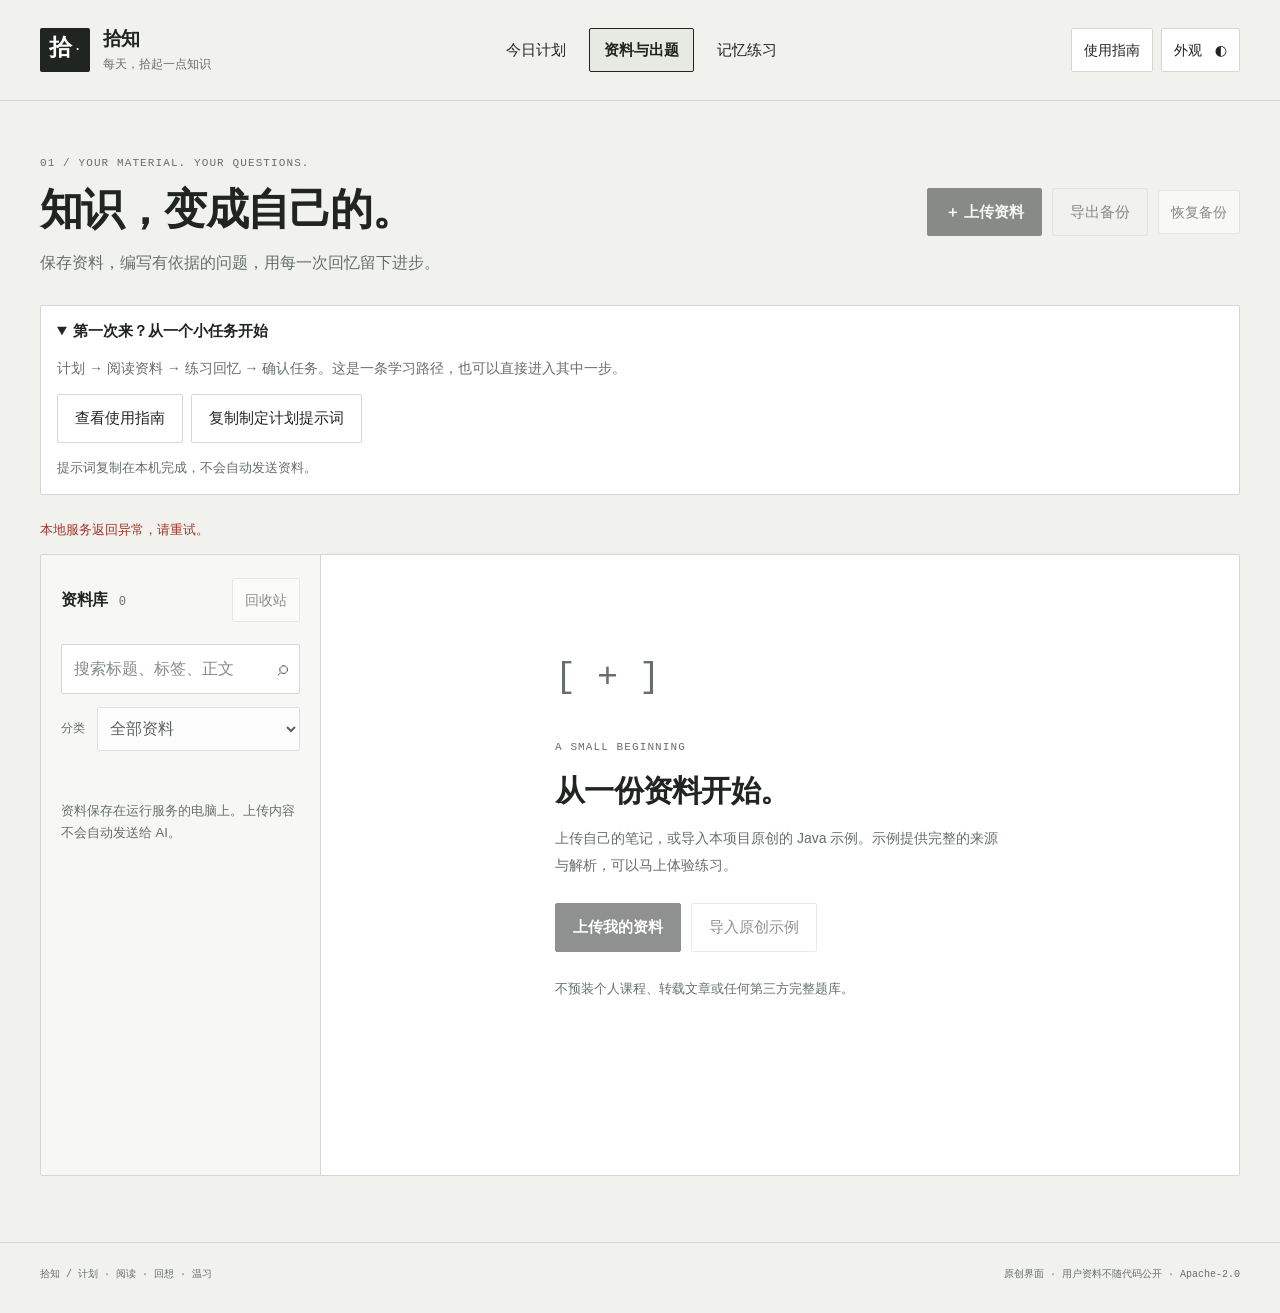
==== commit c86e2030: "feat: add study planning, mobile controls and first-use guidance" ====
--- a/web/index.html
+++ b/web/index.html
@@ -4,11 +4,11 @@
   <meta charset="utf-8"><meta name="viewport" content="width=device-width, initial-scale=1"><meta name="color-scheme" content="light dark">
   <title>拾知 · 资料与题库</title>
   <meta name="description" content="上传自己的学习资料，借助 AI 编写有依据的选择题，再用主动回忆与间隔复习练习。">
-  <link rel="stylesheet" href="style.css"><script src="theme.js" defer></script><script src="studio.js" defer></script>
+  <link rel="stylesheet" href="style.css"><script src="theme.js" defer></script><script src="help.js" defer></script><script src="studio.js" defer></script>
 </head>
 <body>
 <a class="skip-link" href="#main-content">跳到正文</a>
-<header class="site-header"><a class="brand" href="index.html"><span class="brand-mark" aria-hidden="true">拾<span>·</span></span><span><strong>拾知</strong><small>NOTES / 学习小站</small></span></a><nav aria-label="主导航"><a href="index.html" aria-current="page">资料与出题</a><a href="interview.html">记忆练习 <span aria-hidden="true">↗</span></a><button type="button" class="theme-trigger" data-theme-open aria-haspopup="dialog">外观 <span aria-hidden="true">◐</span></button></nav></header>
+<header class="site-header"><a class="brand" href="plan.html"><span class="brand-mark" aria-hidden="true">拾<span>·</span></span><span><strong>拾知</strong><small>每天，拾起一点知识</small></span></a><nav aria-label="主导航"><a href="plan.html">今日计划</a><a href="index.html" aria-current="page">资料与出题</a><a href="interview.html">记忆练习</a></nav><div class="header-tools"><button type="button" class="theme-trigger" data-help-open aria-haspopup="dialog">使用指南</button><button type="button" class="theme-trigger" data-theme-open aria-haspopup="dialog">外观 <span aria-hidden="true">◐</span></button></div></header>
 <main id="main-content" class="workspace">
 <section class="workspace-intro"><div><span class="eyebrow">01 / YOUR MATERIAL. YOUR QUESTIONS.</span><h1>知识，变成自己的。</h1><p>保存资料，编写有依据的问题，用每一次回忆留下进步。</p></div><div class="intro-actions"><button class="button" id="uploadOpen" type="button">＋ 上传资料</button><button class="button button-quiet" id="backupButton" type="button">导出备份</button><button class="text-button" id="restoreOpen" type="button">恢复备份</button></div></section>
 <p id="studioStatus" class="status-message" role="status" aria-live="polite"></p>
@@ -21,7 +21,7 @@
 <section id="generationPanel" role="tabpanel" aria-labelledby="generateTab" hidden><div class="generation-intro"><span class="eyebrow">GENERATE / CHECK / COMMIT</span><h3>让问题考到机制与边界。</h3><p>AI 负责起草，你负责核对。确认后才写入题库；练习由固定答案判分，不需要调用模型。</p></div><p id="aiConfiguration" class="notice"></p><form id="generationForm"><div class="form-row"><label>考察领域<select id="generationTopic"><option value="java">Java 基础</option><option value="concurrency">并发与 JVM</option><option value="spring">Spring 与 HTTP</option><option value="data">数据库 / Redis / MQ</option><option value="project">Agent 项目</option><option value="algorithm">算法思路</option></select></label><label class="count-field">题目数量<input id="generationCount" type="number" value="6" min="1" max="20" required></label></div><label>重点关键词<textarea id="generationKeywords" rows="3" maxlength="1200" placeholder="例如：线程池、拒绝策略、资源隔离、超时传播"></textarea></label><div class="keyword-presets" aria-label="关键词模板"><span>选一组起点</span><button type="button" data-keyword="collections">集合</button><button type="button" data-keyword="concurrency">并发 / JVM</button><button type="button" data-keyword="spring">Spring</button><button type="button" data-keyword="redis">Redis / MQ</button><button type="button" data-keyword="agent">Agent 边界</button></div><fieldset class="focus-options"><legend>出题角度</legend><label><input type="checkbox" name="focus" value="mechanism" checked>运行机制</label><label><input type="checkbox" name="focus" value="scenario" checked>实际场景</label><label><input type="checkbox" name="focus" value="boundary" checked>设计边界</label><label><input type="checkbox" name="focus" value="debug">故障判断</label><label><input type="checkbox" name="focus" value="design">设计取舍</label></fieldset><label>补充要求 <span class="optional">可选</span><textarea id="generationInstructions" rows="2" maxlength="1000" placeholder="例如：结合 Java 后端实习；解释干扰项，不考偏难怪或版本冷知识。"></textarea></label><div class="generation-guidance"><strong>质量约束</strong><p>题目必须有原文依据，答案明确，干扰项解释具体。优先机制、常见误解、真实故障与设计取舍；关键词只是考察方向，不能代替资料中的证据。</p></div><label class="consent-row"><input id="generationConsent" type="checkbox" required><span>我确认有权使用这份资料，并同意<strong>仅将当前选中资料的正文</strong>发送给配置的模型服务。请勿选择含密钥、身份信息或保密内容的资料。</span></label><button type="submit" id="generateButton" class="button">生成待核对草稿 <span aria-hidden="true">↗</span></button><p class="field-help">上传不会自动出题。模型配置与密钥留在服务器，不进入网页。</p></form><section id="draftPreview" class="draft-preview" hidden><div class="panel-heading"><h3>核对草稿</h3><span id="draftCount" class="count"></span></div><div id="draftWarnings" class="notice" hidden></div><div id="draftQuestions"></div><label class="consent-row"><input id="commitConsent" type="checkbox"><span>我已逐题核对题干、答案、选项解析与引用原文，同意将这些题目写入题库。</span></label><button type="button" id="commitButton" class="button" disabled>确认写入题库</button><p id="draftStatus" class="field-help" role="status"></p></section></section></div>
 </section></div>
 </main>
-<footer class="site-footer"><span>拾知 / 阅读 · 回想 · 温习</span><span>原创界面 · 用户资料不随代码公开 · Apache-2.0</span></footer>
+<footer class="site-footer"><span>拾知 / 计划 · 阅读 · 回想 · 温习</span><span>原创界面 · 用户资料不随代码公开 · Apache-2.0</span></footer>
 <dialog id="uploadDialog" class="upload-dialog"><form id="uploadForm"><div class="dialog-heading"><span class="eyebrow">UPLOAD / KEEP YOUR SOURCE</span><button type="button" class="dialog-close" data-upload-close aria-label="关闭上传">×</button></div><h2>放入你的学习资料。</h2><label class="file-drop" id="fileDrop"><input id="uploadFile" type="file" required><span class="file-symbol" aria-hidden="true">↑</span><strong id="uploadFileLabel">选择文件，或拖到这里</strong><span>支持保存文件；UTF-8 .md / .txt 可用于 AI 出题</span></label><div class="form-row"><label>分类<select id="uploadCategory"></select></label><label>标签<input id="uploadTags" maxlength="300" placeholder="逗号分隔，例如：线程池, 并发"></label></div><label class="consent-row"><input id="uploadRights" type="checkbox" required><span>这是我的资料，或我已获得保存和使用权限。上传内容不会被项目开源许可自动授权。</span></label><div class="dialog-actions"><button type="submit" id="uploadSubmit" class="button">保存资料</button><button type="button" class="button button-quiet" data-upload-close>取消</button></div><p id="uploadStatus" class="field-help" role="status"></p></form></dialog>
-<dialog id="restoreDialog"><form id="restoreForm"><div class="dialog-heading"><span class="eyebrow">RESTORE / YOUR LOCAL BACKUP</span><button type="button" class="dialog-close" data-restore-close aria-label="关闭恢复">×</button></div><h2>恢复完整备份。</h2><p class="notice">恢复将替换当前全部资料、题库、草稿和练习记录。请先导出当前备份。只支持本项目导出的 ZIP，文件大小不超过 128 MB。</p><label>选择备份 ZIP<input id="restoreFile" type="file" accept=".zip,application/zip" required style="display:block;width:100%;margin-top:8px"></label><label class="consent-row"><input id="restoreConsent" type="checkbox" required><span>我理解恢复会替换当前数据，并已保存需要保留的备份。</span></label><div class="dialog-actions"><button id="restoreSubmit" class="button" type="submit">确认恢复</button><button class="button button-quiet" type="button" data-restore-close>取消</button></div><p id="restoreStatus" class="field-help" role="status"></p></form></dialog>
+<dialog id="restoreDialog"><form id="restoreForm"><div class="dialog-heading"><span class="eyebrow">RESTORE / YOUR LOCAL BACKUP</span><button type="button" class="dialog-close" data-restore-close aria-label="关闭恢复">×</button></div><h2>恢复完整备份。</h2><p class="notice">恢复将替换当前全部计划、资料、题库、草稿和练习记录。请先导出当前备份。只支持本项目导出的 ZIP，文件大小不超过 128 MB。</p><label>选择备份 ZIP<input id="restoreFile" type="file" accept=".zip,application/zip" required style="display:block;width:100%;margin-top:8px"></label><label class="consent-row"><input id="restoreConsent" type="checkbox" required><span>我理解恢复会替换当前数据，并已保存需要保留的备份。</span></label><div class="dialog-actions"><button id="restoreSubmit" class="button" type="submit">确认恢复</button><button class="button button-quiet" type="button" data-restore-close>取消</button></div><p id="restoreStatus" class="field-help" role="status"></p></form></dialog>
 </body></html>
--- a/web/style.css
+++ b/web/style.css
@@ -16,3 +16,18 @@
 @media(max-width:430px){.document-text{font-size:14px;line-height:1.95}.quiz-option{font-size:13px}.theme-trigger{min-height:40px}.dialog-close{width:40px;height:40px}}
 .document-tab-group{display:flex;align-items:center;gap:inherit}
 @media(max-width:720px){html{scroll-behavior:auto}}
+/* A readable learning desk: visible controls and a single daily task list. */
+body{font-size:16px}.site-header{display:grid;grid-template-columns:auto minmax(0,1fr) auto;gap:24px;min-height:96px}.site-header nav{justify-content:center;gap:8px;font-size:15px}.site-header nav>a{min-height:44px;display:flex;align-items:center;justify-content:center;padding:8px 14px;border:1px solid transparent;border-radius:var(--radius)}.site-header nav>a:hover{background:var(--surface);border-color:var(--line);text-decoration:none}.site-header nav>a[aria-current="page"]{border-color:var(--accent);background:var(--accent-soft);font-weight:600}.site-header nav>a[aria-current="page"]:after{display:none}.header-tools{display:flex;align-items:center;gap:8px}.theme-trigger{min-height:44px;font-size:14px;padding:8px 12px}.brand-mark{min-width:44px;min-height:44px;align-items:center;justify-content:center}.brand small{font:12px/1.6 var(--font);letter-spacing:0}.button,.quiz-primary{font-size:15px;min-height:44px;padding:10px 17px;gap:10px}.text-button,.quiz-link,.text-link,.quiz-archive-link,.quiz-empty-link{display:inline-flex;align-items:center;justify-content:center;min-height:44px;min-width:44px;font-size:14px;padding:8px 12px;border:1px solid var(--line);border-radius:var(--radius);background:var(--surface);color:var(--ink);text-decoration:none;white-space:normal;line-height:1.6}.text-button:hover,.quiz-link:hover,.text-link:hover,.quiz-archive-link:hover{background:var(--accent-soft);text-decoration:none}.icon-action,.dialog-close{min-width:44px;min-height:44px;width:44px;height:44px}.dialog-close{border:1px solid var(--line);border-radius:var(--radius);background:var(--surface)}input:not([type="checkbox"]):not([type="radio"]),select,textarea{font-size:16px;min-height:44px}.search-box input,.filter-label select{font-size:16px;min-height:44px}.material-item strong{font-size:15px}.material-item small{font-size:13px}.material-item{min-height:64px}.library-footnote{font-size:13px}.document-tabs{gap:10px;align-items:stretch;margin-bottom:8px;padding-bottom:10px}.document-tab-group{gap:8px;flex-wrap:wrap}.document-tabs button,.document-tabs>a{font-size:15px;border:1px solid var(--line);border-radius:var(--radius);min-height:44px;display:inline-flex;align-items:center;justify-content:center;padding:8px 12px;background:var(--surface);color:var(--ink)}.document-tabs button[aria-selected="true"]{background:var(--accent-soft);border-color:var(--accent)}.document-tabs>a{margin-left:auto}.document-actions{gap:8px;max-width:none}.reader-toolbar{align-items:center}.document-text,[data-theme="terminal"] .document-text{font-size:16px;line-height:1.95}.workspace-intro p,.page-intro>p{font-size:16px}.form-row>label,form>label{font-size:14px}.keyword-presets{gap:8px;font-size:14px}.keyword-presets button{font-size:14px;min-height:44px;min-width:44px;padding:8px 12px}.focus-options{gap:8px;font-size:14px}.focus-options legend{font-size:14px}.focus-options label{min-height:44px;padding:8px 12px;border:1px solid var(--line);border-radius:var(--radius);background:var(--surface)}.focus-options input,.consent-row input,.quiz-guess input{width:20px;height:20px}.consent-row{font-size:14px;min-height:44px}.consent-row input{margin-top:4px}.notice,.generation-intro p,.generation-guidance,.draft-question-body,.quiz-method,.quiz-rule p{font-size:14px}.generation-guidance strong{font-size:15px}.field-help,.optional{font-size:13px;line-height:1.8}.privacy-note{font-size:13px!important}.draft-question summary{font-size:15px;min-height:44px}.draft-options strong{font-size:15px}.draft-options p,.evidence-quote,.draft-tags{font-size:14px}.quiz-topics button{font-size:15px;min-height:44px;border-color:var(--line)}.quiz-topics button small{font-size:13px}.quiz-settings label,.quiz-settings label select{font-size:15px}.quiz-rule summary,.quiz-result-item summary,.task-notes summary{min-height:44px;padding:8px 12px;border:1px solid var(--line);border-radius:var(--radius);background:var(--surface);font-size:15px;cursor:pointer}.quiz-rule{border-top:0;padding:6px 0}.quiz-history-row button{min-height:44px;font-size:15px;border:1px solid var(--line);padding:8px 12px;border-radius:var(--radius);background:var(--surface)}.quiz-option{font-size:16px;min-height:58px;line-height:1.7}.quiz-option input{width:20px;height:20px;margin-top:4px}.quiz-option>b{font-size:15px;line-height:1.9}.quiz-guess{font-size:15px;min-height:44px;min-width:44px;padding:8px 12px;border:1px solid var(--line);border-radius:var(--radius);background:var(--surface);cursor:pointer}.quiz-feedback,.quiz-feedback strong,.quiz-feedback>a,.quiz-result-item p{font-size:15px}.quiz-feedback>a,.quiz-result-item a,.quiz-source-row>div a{display:inline-flex;align-items:center;min-height:44px;padding:8px 12px;border:1px solid var(--line);border-radius:var(--radius);font-size:14px;text-decoration:none;background:var(--surface)}.quiz-result-actions{display:flex;gap:10px;align-items:center;flex-wrap:wrap;margin:14px 0 25px}.quiz-result-actions #quizAgain{margin:0}.theme-card>strong{font-size:15px}.theme-card>small{font-size:13px}.file-drop strong{font-size:16px}.file-drop>span:last-child{font-size:14px}.theme-sample b{font-size:18px}.plan-shell{width:min(100%,var(--page));margin:auto;padding:46px 40px 66px}.plan-board{border:1px solid var(--line);border-radius:var(--radius);background:var(--surface);box-shadow:var(--shadow)}.plan-date-bar{display:flex;align-items:center;justify-content:space-between;gap:16px;padding:22px 26px;border-bottom:1px solid var(--line)}.plan-date-controls{display:flex;align-items:center;gap:8px;min-width:0}.date-label{display:block;min-width:0}.date-label input{width:175px;max-width:100%;font-family:var(--font)}#planAllDates[aria-pressed="true"]{border-color:var(--accent);background:var(--accent-soft)}.plan-overview{display:grid;grid-template-columns:1fr 1.4fr 1fr;border-bottom:1px solid var(--line);padding:22px 26px;gap:24px}.plan-overview>div{display:flex;flex-direction:column;gap:6px}.plan-overview span{font-size:13px;color:var(--muted)}.plan-overview strong{font-size:20px;line-height:1.4;font-weight:600}.plan-filter{display:flex;gap:12px;padding:22px 26px 0}.plan-filter>label:first-child{min-width:150px}.plan-filter .search-box{flex:1;margin:0}.plan-task-list{padding:12px 26px 0}.plan-task{display:grid;grid-template-columns:44px minmax(0,1fr);gap:16px;border-bottom:1px solid var(--line);padding:24px 0}.plan-task:last-child{border-bottom:0}.task-check{width:44px;height:44px;border:1px solid var(--line);border-radius:var(--radius);font-size:22px;line-height:1;background:var(--surface);color:var(--muted)}.task-check[aria-pressed="true"]{background:var(--accent-soft);border-color:var(--accent);color:var(--accent)}.task-heading{display:flex;align-items:baseline;justify-content:space-between;gap:16px}.task-heading h3{font-size:20px;line-height:1.55;margin:3px 0 8px;overflow-wrap:anywhere}.task-state{flex:none;font-size:13px;color:var(--muted)}.is-complete .task-state{color:var(--success)}.task-meta{font-size:14px;color:var(--muted);margin-bottom:12px}.task-notes{font-size:15px;margin:6px 0 14px}.task-notes summary{display:inline-flex;align-items:center;gap:8px}.task-notes summary:before{content:"＋";font-family:var(--mono)}.task-notes[open] summary:before{content:"−"}.task-notes p{white-space:pre-wrap;line-height:1.9;padding:15px 0 0;margin:0}.task-actions{display:flex;flex-wrap:wrap;gap:8px}.task-practice{font-size:13px;color:var(--muted);margin:13px 0 0;line-height:1.8}.task-day-heading{font-size:17px;padding-top:24px;margin:0;color:var(--muted)}.plan-task.is-highlighted{box-shadow:inset 3px 0 var(--accent);padding-left:14px}.plan-empty{max-width:600px;padding:40px 26px 45px}.plan-empty h2{font-size:27px;margin-top:9px}.plan-empty p{color:var(--muted)}.plan-boundary{border-top:1px solid var(--line);font-size:13px;color:var(--muted);line-height:1.8;padding:19px 26px;margin:0}#taskTitle,#taskActualMinutes,#taskForm>label>input{display:block;width:100%;margin-top:7px}#taskForm .form-row>label>input{width:100%}.import-file-row{display:flex;gap:10px;align-items:center;flex-wrap:wrap;margin:22px 0 16px}.import-file-row label{cursor:pointer}.import-json-label,.help-prompt-label{display:block;font-size:14px;color:var(--muted);margin:16px 0}.import-json-label textarea,.help-prompt-label textarea{display:block;margin-top:8px;width:100%;font:15px/1.8 var(--mono)}.import-preview{margin-top:22px;border-top:1px solid var(--line);padding-top:20px}.import-preview>strong{font-size:17px}.import-preview ol{max-height:260px;overflow:auto;padding-left:25px}.import-preview li{padding:10px 0;border-bottom:1px solid var(--line);font-size:15px}.import-preview li span{display:block;font-size:13px;color:var(--muted);margin-top:4px}.first-use-guide{border:1px solid var(--line);border-radius:var(--radius);background:var(--surface);margin:0 0 24px}.first-use-guide>summary{padding:12px 16px;font-size:15px;font-weight:600;min-height:48px;cursor:pointer}.first-use-content{padding:0 16px 15px}.first-use-content>p:first-child{font-size:14px;color:var(--muted);margin-bottom:14px}.first-use-actions,.help-prompt-tabs{display:flex;gap:8px;flex-wrap:wrap}.help-prompt-tabs{margin:18px 0}.help-prompt-tabs [aria-pressed="true"]{background:var(--accent-soft);border-color:var(--accent);font-weight:600}.help-steps{padding-left:24px;margin:18px 0;font-size:15px}.help-steps li{margin:9px 0;padding-left:4px}.task-context{display:flex;align-items:center;justify-content:space-between;gap:16px;border:1px solid var(--line);background:var(--accent-soft);border-radius:var(--radius);padding:16px;margin-bottom:24px}.task-context-heading{display:flex;flex-direction:column;gap:5px;min-width:0}.task-context-label{font-size:13px;color:var(--muted)}.task-context-heading strong{font-size:16px;line-height:1.6}.task-context-actions{display:flex;gap:8px;flex-wrap:wrap;flex:none}a[aria-disabled="true"]{opacity:.6;cursor:default;pointer-events:none}[data-theme="paper"] .plan-shell{max-width:var(--page)}[data-theme="dusk"] .plan-board{border:0;overflow:hidden}[data-theme="dusk"] .plan-overview{background:var(--surface-2)}[data-theme="terminal"] .plan-board{border-top:3px solid var(--accent)}[data-theme="paper"] .task-heading h3{font-weight:400;font-size:22px}
+@media(max-width:1100px){.site-header{gap:16px;padding-left:28px;padding-right:28px}.site-header nav>a{padding-left:10px;padding-right:10px}.header-tools{gap:6px}.theme-trigger{padding:8px 10px}.plan-shell{padding:36px 28px 50px}.document-actions .text-button{font-size:14px}.plan-date-bar,.plan-overview{padding:20px}.plan-filter{padding:20px 20px 0}.plan-task-list{padding:12px 20px 0}.plan-boundary{padding:18px 20px}}
+@media(max-width:820px){.site-header{grid-template-columns:minmax(0,1fr) auto;gap:14px;min-height:0}.site-header nav{grid-column:1 / -1;grid-row:2;display:grid;grid-template-columns:repeat(3,minmax(0,1fr));width:100%;gap:8px;justify-content:stretch}.site-header nav>a{white-space:normal;padding:10px 6px;min-height:48px}.site-header nav>a span{display:none}.header-tools{justify-content:flex-end}.brand small{display:none}.brand strong{font-size:20px}.task-context{align-items:flex-start;flex-direction:column}.task-context-actions{flex:none}.plan-overview{gap:14px}.task-heading{display:block}.task-heading h3{margin-bottom:3px}.task-state{display:inline-block;margin-bottom:7px}}
+@media(max-width:760px){
+  body{font-size:16px}.site-header,[data-theme="paper"] .site-header{padding:16px;min-height:0}.site-header nav,.site-header nav>a{font-size:16px}.theme-trigger{font-size:16px;min-height:44px;padding:7px 10px}.theme-trigger span{padding-left:4px}.brand-mark{font-size:22px}.workspace,.quiz-shell,.plan-shell,[data-theme="paper"] .workspace{padding:26px 16px 38px}.workspace-intro{margin-bottom:24px}.workspace-intro p,.page-intro>p,.empty-state>p{font-size:16px;line-height:1.8}.intro-actions{gap:8px;margin-top:18px;justify-content:flex-start;max-width:none}.intro-actions>.button,.intro-actions>.text-button{flex:1}.button,.quiz-primary,.text-button,.quiz-link,.text-link,.quiz-archive-link,.quiz-empty-link{font-size:16px;min-height:44px;min-width:44px;padding:10px 12px}.eyebrow{font-size:14px;letter-spacing:.035em}.panel-heading h2{font-size:18px}.count{font-size:14px}.library-panel{padding:18px 16px}.material-list{max-height:260px!important;grid-template-columns:1fr!important;margin:16px 0 0!important;gap:8px!important}.material-item{padding:13px 12px;min-height:68px}.material-item strong{font-size:16px}.material-item small{font-size:14px}.filter-label{font-size:16px}.filter-label select,.search-box input,input:not([type="checkbox"]):not([type="radio"]),select,textarea{font-size:16px!important;min-height:44px}.library-footnote{font-size:14px;margin-top:16px}.document-panel,[data-theme="paper"] .document-panel{padding:24px 16px;min-height:380px}.document-heading h2{font-size:24px}.document-meta{font-size:14px;font-family:var(--font)}.document-actions{gap:8px}.document-tabs{gap:8px;margin-top:20px}.document-tab-group{display:grid;grid-template-columns:repeat(2,minmax(0,1fr));width:100%;gap:8px}.document-tabs button,.document-tabs>a{font-size:16px;padding:10px 9px;min-height:48px;min-width:44px}.document-tabs>a{width:100%;margin-left:0}.reader-toolbar{display:flex;flex-direction:column;align-items:stretch;font-size:14px;padding:15px 0;gap:8px}.reader-toolbar>a{margin:0}.document-text,[data-theme="terminal"] .document-text,[data-theme="paper"] .document-text{font-size:16px;line-height:1.9}.form-row,.upload-dialog .form-row{grid-template-columns:minmax(0,1fr);gap:0}.form-row .count-field{max-width:none}.form-row>label,form>label{font-size:16px;margin-bottom:17px}.focus-options,.focus-options legend,.focus-options label,.keyword-presets,.keyword-presets button{font-size:16px}.focus-options label{min-height:48px;padding:9px 10px;gap:8px}.keyword-presets button{min-height:44px;padding:8px 11px}.consent-row{font-size:16px;gap:10px}.consent-row input{margin-top:5px}.field-help,.optional,.privacy-note,.generation-guidance,.generation-guidance strong,.notice,.generation-intro p{font-size:14px!important}.generation-intro h3{font-size:24px}.empty-state{margin:25px auto 35px}.empty-state h2{font-size:27px}.empty-actions{gap:8px}.empty-actions>.button{width:100%}.draft-question summary,.draft-question-body,.draft-options strong,.draft-options p,.evidence-quote{font-size:16px}.draft-tags{font-size:14px}.quiz-meta,.quiz-review-line,.quiz-question-bar,#quizMaterialScope{font-size:14px}.quiz-topics>span{font-size:14px}.quiz-topics nav{display:grid;grid-template-columns:repeat(2,minmax(0,1fr));gap:8px}.quiz-topics button{font-size:16px;min-height:48px;padding:9px 10px;gap:8px}.quiz-topics button small{font-size:14px}.quiz-settings{display:grid;grid-template-columns:minmax(0,1fr);gap:14px;margin-bottom:20px}.quiz-settings label,.quiz-settings label:nth-child(3){font-size:16px;min-width:0}.quiz-settings select{font-size:16px!important;min-height:48px}.quiz-settings button{min-height:48px}.quiz-method,.quiz-rule p,.quiz-source-row,.quiz-history-row>span,.quiz-result-item p,.quiz-result-item a,#quizResultDetail{font-size:16px}.quiz-rule summary,.quiz-result-item summary{font-size:16px;min-height:48px;padding:10px 12px}.quiz-source-row>div a,.quiz-source-row>a{font-size:16px}.quiz-history h2{font-size:20px}.quiz-history-row{flex-wrap:wrap;gap:8px;padding:13px 0}.quiz-history-row button{font-size:16px;min-height:44px;padding:8px 12px}.quiz-question-bar{gap:8px}.quiz-question-bar .quiz-link{font-size:16px;min-height:44px}.quiz-progress{margin-bottom:20px}#quizQuestionTitle{font-size:24px;line-height:1.5;margin-bottom:16px}.quiz-prompt{font-size:16px;line-height:1.8;margin-bottom:20px}.quiz-option,[data-theme="paper"] .quiz-option,[data-theme="dusk"] .quiz-option{font-size:16px;padding:14px 12px;gap:10px;line-height:1.7;min-height:58px}.quiz-option>b{font-size:16px;line-height:1.8}.quiz-option input{width:20px;height:20px;margin-top:4px}.quiz-answer-actions{gap:10px;margin-top:20px}.quiz-guess{font-size:16px;min-height:48px;flex-basis:100%;margin-right:0;width:100%;padding:9px 12px}.quiz-answer-actions .quiz-primary,.quiz-answer-actions .quiz-link{font-size:16px;flex:1;min-height:48px;padding:10px 12px}.quiz-feedback,.quiz-feedback strong,.quiz-feedback p,.quiz-feedback>a{font-size:16px}.quiz-feedback{padding:20px 16px}.quiz-feedback>a{min-height:48px}.quiz-result-actions>*{flex:1;min-width:140px}.quiz-key-hint{display:none}.site-footer{font:14px/1.8 var(--font);padding:22px 16px}.site-footer>span+span{margin-top:8px}dialog{width:calc(100% - 24px);padding:20px 16px;max-height:calc(100dvh - 24px)}dialog h2{font-size:25px}.dialog-heading{gap:10px}.dialog-heading .eyebrow{font-size:14px}.dialog-close{min-height:44px;min-width:44px}.dialog-actions{gap:8px;flex-wrap:wrap}.dialog-actions>*{flex:1}.theme-card>strong{font-size:16px}.theme-card>small{font-size:14px}.theme-sample b,.theme-sample[data-preview-theme="terminal"] b{font-size:18px}.file-drop strong{font-size:16px}.file-drop>span:last-child{font-size:14px}.first-use-guide>summary{font-size:16px;min-height:48px;padding:12px 14px}.first-use-content{padding:0 14px 16px}.first-use-content>p:first-child{font-size:16px}.first-use-actions>*{width:100%}.help-steps{font-size:16px}.help-prompt-tabs{display:grid;grid-template-columns:minmax(0,1fr);gap:8px}.help-prompt-label,.import-json-label{font-size:16px}.help-prompt-label textarea,.import-json-label textarea{font-size:16px!important}.task-context-heading strong{font-size:18px}.task-context-label{font-size:14px}.task-context-actions{width:100%}.task-context-actions>*{flex:1}.plan-date-bar{padding:16px;gap:10px;flex-wrap:wrap}.plan-date-controls{display:grid;grid-template-columns:44px minmax(0,1fr) 44px;gap:8px;width:100%}.date-label input{width:100%;padding-left:10px;padding-right:8px;min-height:48px}.plan-date-controls #planToday{grid-column:1 / -1;min-height:44px}.plan-date-bar>#planAllDates{width:100%}.plan-overview{grid-template-columns:repeat(2,minmax(0,1fr));gap:18px 12px;padding:18px 16px}.plan-overview>div:last-child{grid-column:1 / -1;flex-direction:row;align-items:baseline;gap:14px}.plan-overview span{font-size:14px}.plan-overview strong{font-size:20px}.plan-filter{padding:16px 16px 0;display:grid;grid-template-columns:1fr;gap:10px}.plan-filter>label:first-child{min-width:0}.plan-task-list{padding:10px 16px 0}.plan-task{gap:12px;padding:24px 0}.task-heading h3,[data-theme="paper"] .task-heading h3{font-size:20px;line-height:1.55}.task-state{font-size:14px}.task-meta{font-size:14px;line-height:1.8}.task-notes,.task-notes summary{font-size:16px}.task-notes summary{min-height:44px}.task-actions{gap:8px}.task-actions>*{width:100%;min-height:48px}.task-practice,.plan-boundary{font-size:14px}.plan-boundary{padding:16px}.plan-empty{padding:30px 16px}.plan-empty h2{font-size:26px}.task-day-heading{font-size:18px}.plan-task.is-highlighted{padding-left:8px}.import-file-row>*{width:100%}.import-preview li{font-size:16px}.import-preview li span{font-size:14px}
+}
+@media(max-width:360px){.site-header{gap:12px}.header-tools{gap:6px}.theme-trigger{padding:7px 8px}.theme-trigger span{display:none}.site-header nav{gap:6px}.site-header nav>a{padding-left:3px;padding-right:3px}.plan-overview{grid-template-columns:1fr}.plan-overview>div:last-child{grid-column:auto;flex-direction:column;gap:6px}.quiz-topics nav{grid-template-columns:1fr}.document-tab-group{grid-template-columns:1fr}.task-heading h3{font-size:19px}.task-context-actions{display:block}.task-context-actions>*{width:100%;margin-top:8px}}
+/* Keep the day's tasks within reach on a phone, with filters available on demand. */
+.plan-date-shortcuts{display:flex;gap:8px;align-items:center}.plan-filter-wrapper{padding:18px 26px 0}.plan-filter-wrapper>summary{display:inline-flex;align-items:center;gap:12px;min-width:44px;min-height:44px;padding:8px 12px;border:1px solid var(--line);border-radius:var(--radius);background:var(--surface);font-size:15px;cursor:pointer}.plan-filter-wrapper>summary:before{content:"＋";font-family:var(--mono)}.plan-filter-wrapper[open]>summary:before{content:"−"}.plan-filter-wrapper .plan-filter{padding:14px 0 0}
+@media(max-width:1100px){.plan-filter-wrapper{padding-left:20px;padding-right:20px}}
+@media(max-width:760px){
+  .plan-shell{padding-top:18px}.plan-page .workspace-intro{margin-bottom:16px}.plan-page .workspace-intro .eyebrow{display:none}.plan-page .workspace-intro h1{margin:0 0 8px;font-size:28px}.plan-page .workspace-intro p{margin:0;line-height:1.8}.plan-page .intro-actions{margin-top:12px}.plan-page .first-use-guide{margin-bottom:16px}.plan-date-bar{padding:12px;gap:8px}.plan-date-controls{grid-template-columns:44px minmax(0,1fr) 44px;gap:8px}.plan-date-shortcuts{display:grid;grid-template-columns:repeat(2,minmax(0,1fr));gap:8px;width:100%}.plan-date-shortcuts>*{width:100%;min-height:44px}.plan-overview{grid-template-columns:.8fr 1.4fr .8fr;gap:8px;padding:12px}.plan-overview>div{min-width:0;gap:4px}.plan-overview>div:last-child{grid-column:auto;flex-direction:column;align-items:flex-start;gap:4px}.plan-overview span{font-size:14px;line-height:1.6}.plan-overview strong{font-size:18px;line-height:1.5}.plan-filter-wrapper{padding:12px 12px 0}.plan-filter-wrapper>summary{font-size:16px;min-height:44px}.plan-filter-wrapper .plan-filter{padding-top:12px}.plan-task-list{padding:0 12px}.plan-task{padding:18px 0;gap:12px}.task-actions{display:grid;grid-template-columns:repeat(2,minmax(0,1fr));gap:8px}.task-actions>*{width:100%;min-width:0;padding:10px 7px}.task-actions>[data-task-edit]{grid-column:1 / -1}.task-heading h3{margin-top:2px}
+}
+@media(max-width:360px){.task-actions{grid-template-columns:1fr}.task-actions>[data-task-edit]{grid-column:auto}.plan-overview{grid-template-columns:.75fr 1.5fr .75fr}.plan-overview strong{font-size:16px}.plan-overview span{font-size:14px}}
